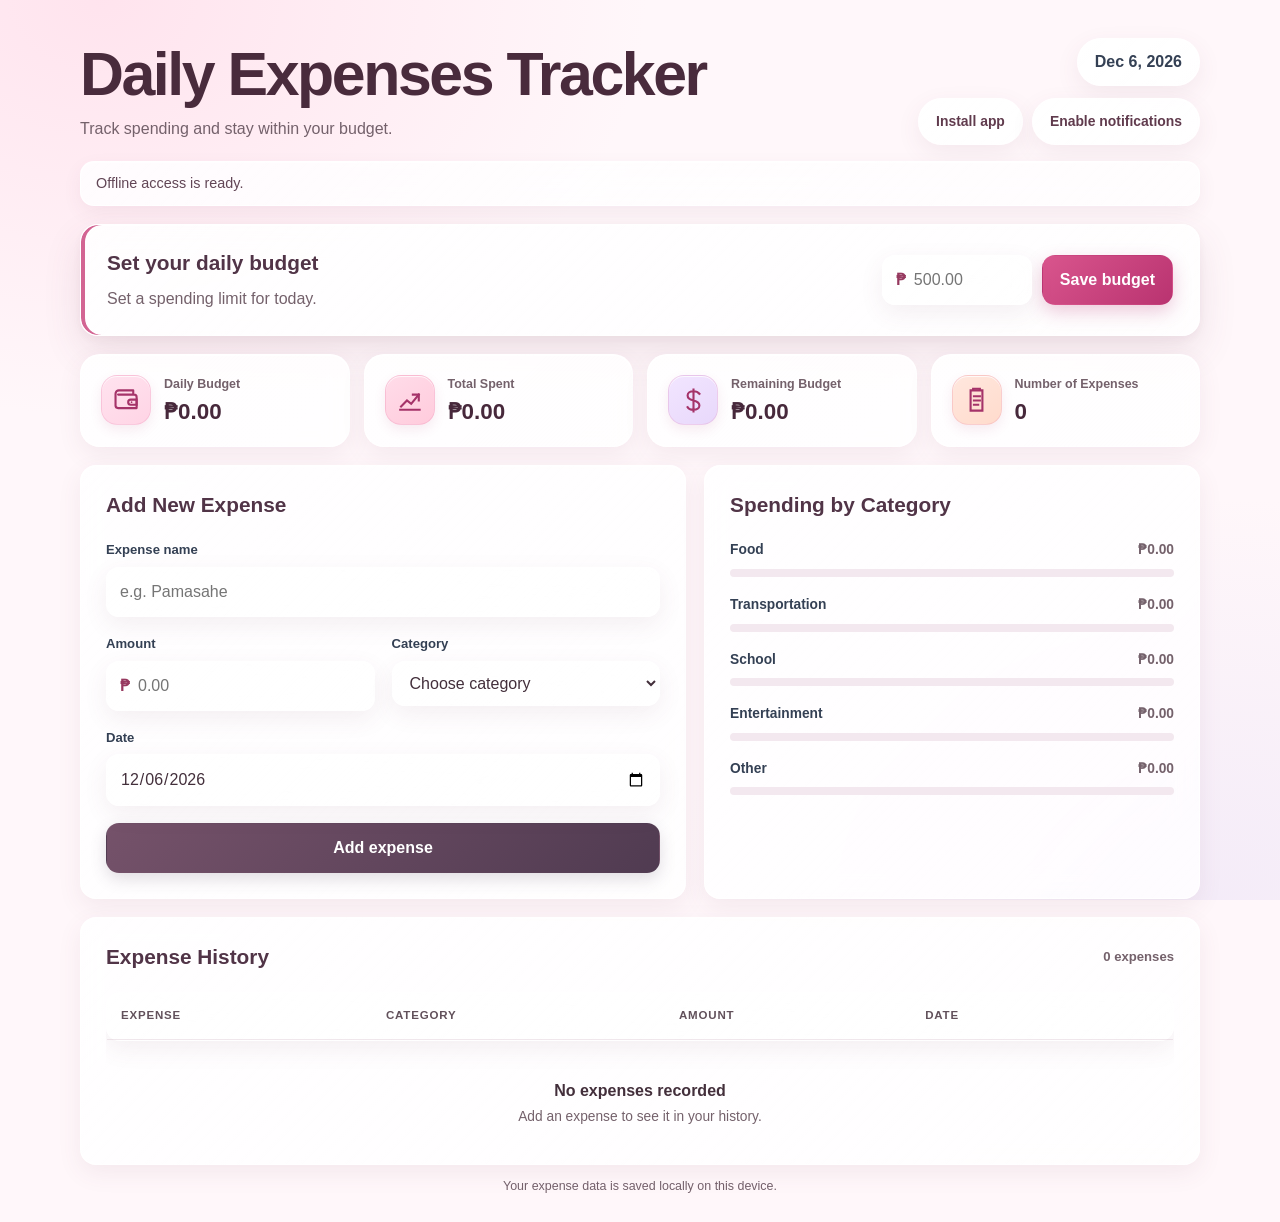
==== index.html @ bd247a36 "Add files via upload" ====
<!DOCTYPE html>
<html lang="en">
<head>
  <meta charset="UTF-8">
  <meta name="viewport" content="width=device-width, initial-scale=1.0">
  <meta name="theme-color" content="#fff4f8">
  <meta name="description" content="Track daily expenses, manage your budget, and review spending by category.">
  <link rel="manifest" href="manifest.webmanifest?v=6">
  <link rel="icon" href="icons/icon.png?v=6" type="image/png">
  <link rel="apple-touch-icon" href="icons/icon.png?v=6">
  <link rel="stylesheet" href="style.css?v=6">
</head>
<body>
  <main class="app-shell">
    <header class="page-header">
      <div>
        <h1>Daily Expenses Tracker</h1>
        <p class="subtitle">Track spending and stay within your budget.</p>
      </div>
      <div class="header-actions">
        <div class="date-badge" id="todayLabel" aria-label="Today"></div>
        <div class="action-buttons">
          <button class="button button-soft" id="installButton" type="button">Install app</button>
          <button class="button button-soft" id="notificationButton" type="button">Enable notifications</button>
        </div>
      </div>
    </header>
    <p class="app-message" id="appMessage" role="status" aria-live="polite" hidden></p>

    <section class="budget-panel" aria-labelledby="budget-heading">
      <div>
        <h2 id="budget-heading">Set your daily budget</h2>
        <p class="muted">Set a spending limit for today.</p>
      </div>
      <form class="budget-form" id="budgetForm">
        <label class="sr-only" for="budgetInput">Daily budget in Philippine pesos</label>
        <div class="input-with-prefix">
          <span>₱</span>
          <input id="budgetInput" type="number" min="0" step="0.01" placeholder="500.00" required>
        </div>
        <button class="button button-primary" type="submit">Save budget</button>
      </form>
    </section>

    <section class="stats-grid" aria-label="Expense summary">
      <article class="stat-card budget-card">
        <div class="stat-icon" aria-hidden="true">
          <svg viewBox="0 0 32 32" focusable="false"><path d="M6 9h19a3 3 0 0 1 3 3v13H6a3 3 0 0 1-3-3V8a4 4 0 0 1 4-4h17v5H7a2 2 0 0 0-1 0Z" fill="none" stroke="currentColor" stroke-width="2.5" stroke-linejoin="round"/><path d="M21 15h7v6h-7a3 3 0 0 1 0-6Z" fill="none" stroke="currentColor" stroke-width="2.5"/><circle cx="22" cy="18" r="1" fill="currentColor"/></svg>
        </div>
        <div><p>Daily Budget</p><strong id="budgetDisplay">₱0.00</strong></div>
      </article>
      <article class="stat-card spent-card">
        <div class="stat-icon" aria-hidden="true">
          <svg viewBox="0 0 32 32" focusable="false"><path d="M6 23 13 16l5 4 9-11" fill="none" stroke="currentColor" stroke-width="2.5" stroke-linecap="square" stroke-linejoin="miter"/><path d="M20 9h7v7" fill="none" stroke="currentColor" stroke-width="2.5" stroke-linecap="square"/><path d="M5 27h23" fill="none" stroke="currentColor" stroke-width="2.5" stroke-linecap="square"/></svg>
        </div>
        <div><p>Total Spent</p><strong id="totalDisplay">₱0.00</strong></div>
      </article>
      <article class="stat-card remaining-card">
        <div class="stat-icon" aria-hidden="true">
          <svg viewBox="0 0 32 32" focusable="false"><path d="M16 3v26M23 8c-1.5-2-4-3-7-3-4 0-7 2-7 5s3 5 7 6 7 3 7 6-3 5-7 5c-3 0-6-1-7-3" fill="none" stroke="currentColor" stroke-width="2.5" stroke-linecap="square"/></svg>
        </div>
        <div><p>Remaining Budget</p><strong id="remainingDisplay">₱0.00</strong></div>
      </article>
      <article class="stat-card count-card">
        <div class="stat-icon" aria-hidden="true">
          <svg viewBox="0 0 32 32" focusable="false"><path d="M9 4h14v24H9z" fill="none" stroke="currentColor" stroke-width="2.5"/><path d="M13 11h7M13 16h7M13 21h5" fill="none" stroke="currentColor" stroke-width="2.5" stroke-linecap="square"/><path d="M12 4V2h8v2" fill="none" stroke="currentColor" stroke-width="2.5"/></svg>
        </div>
        <div><p>Number of Expenses</p><strong id="countDisplay">0</strong></div>
      </article>
    </section>

    <section class="content-grid">
      <div class="panel form-panel">
        <div class="panel-heading"><h2>Add New Expense</h2></div>
        <form id="expenseForm" class="expense-form">
          <div class="field full-width">
            <label for="expenseName">Expense name</label>
            <input id="expenseName" type="text" placeholder="e.g. Pamasahe" required>
          </div>
          <div class="field">
            <label for="expenseAmount">Amount</label>
            <div class="input-with-prefix"><span>₱</span><input id="expenseAmount" type="number" min="0.01" step="0.01" placeholder="0.00" required></div>
          </div>
          <div class="field">
            <label for="expenseCategory">Category</label>
            <select id="expenseCategory" required>
              <option value="" disabled selected>Choose category</option>
              <option>Food</option>
              <option>Transportation</option>
              <option>School</option>
              <option>Entertainment</option>
              <option>Other</option>
            </select>
          </div>
          <div class="field full-width">
            <label for="expenseDate">Date</label>
            <input id="expenseDate" type="date" required>
          </div>
          <button class="button button-dark full-width" type="submit">Add expense</button>
        </form>
      </div>

      <div class="panel category-panel">
        <div class="panel-heading"><h2>Spending by Category</h2></div>
        <div id="categoryList" class="category-list"></div>
      </div>
    </section>

    <section class="panel history-panel" aria-labelledby="history-heading">
      <div class="panel-heading history-heading">
        <h2 id="history-heading">Expense History</h2>
        <span id="historyCount" class="small-count">0 expenses</span>
      </div>
      <div class="table-wrap">
        <table>
          <thead><tr><th>Expense</th><th>Category</th><th>Amount</th><th>Date</th><th><span class="sr-only">Action</span></th></tr></thead>
          <tbody id="expenseTableBody"></tbody>
        </table>
        <div id="emptyState" class="empty-state"><h3>No expenses recorded</h3><p>Add an expense to see it in your history.</p></div>
      </div>
    </section>

    <footer>Your expense data is saved locally on this device.</footer>
  </main>
  <script src="script.js?v=6"></script>
</body>
</html>
---- style.css ----
:root {
  color-scheme: light;
  --ink: #432f3b;
  --muted: #74616b;
  --rose: #bd4d7a;
  --rose-strong: #96395f;
  --glass-bg: rgba(255, 255, 255, 0.78);
  --glass-bg-subtle: rgba(255, 255, 255, 0.68);
  --glass-bg-strong: rgba(255, 255, 255, 0.88);
  --glass-border: 1px solid rgba(255, 255, 255, 0.84);
  --glass-shadow: 0 8px 24px rgba(111, 64, 86, 0.08);
  --glass-shadow-hover: 0 11px 27px rgba(111, 64, 86, 0.11);
  --glass-blur: 14px;
  --glass-sheen: linear-gradient(
    135deg,
    rgba(255, 255, 255, 0.55),
    rgba(255, 255, 255, 0.2)
  );
  --focus-ring: 0 0 0 4px rgba(189, 63, 120, 0.22);
}

* {
  box-sizing: border-box;
}

html {
  min-width: 320px;
  scroll-behavior: smooth;
}

body {
  position: relative;
  min-height: 100vh;
  margin: 0;
  overflow-x: hidden;
  color: var(--ink);
  background:
    radial-gradient(ellipse at 8% 0%, rgba(255, 220, 233, 0.72), transparent 34rem),
    radial-gradient(ellipse at 95% 100%, rgba(233, 224, 246, 0.5), transparent 34rem),
    #fff7fa;
  background-attachment: fixed;
  font-family: "DM Sans", "Avenir Next", Arial, sans-serif;
  line-height: 1.5;
}

.app-shell {
  position: relative;
  width: min(1120px, calc(100% - 40px));
  margin: 0 auto;
  padding: 38px 0 26px;
}

.page-header {
  display: flex;
  align-items: center;
  justify-content: space-between;
  gap: 28px;
  margin-bottom: 30px;
}

h1,
h2,
h3 {
  margin: 0;
  font-family: "Space Grotesk", "Avenir Next", Arial, sans-serif;
}

h1 {
  color: #492b3c;
  font-size: clamp(2.2rem, 5vw, 3.8rem);
  letter-spacing: -0.04em;
  line-height: 1.08;
}

h2 {
  color: #513447;
  font-size: 1.3rem;
  line-height: 1.3;
}

.subtitle,
.muted {
  margin: 10px 0 0;
  color: var(--muted);
}

.header-actions {
  display: grid;
  justify-items: end;
  gap: 12px;
}

.action-buttons {
  display: flex;
  flex-wrap: wrap;
  justify-content: flex-end;
  gap: 9px;
}

.date-badge,
.button-soft {
  position: relative;
  border: var(--glass-border);
  background-color: var(--glass-bg-strong);
  background-image: var(--glass-sheen);
  box-shadow:
    inset 0 1px 0 rgba(255, 255, 255, 0.7),
    var(--glass-shadow);
  -webkit-backdrop-filter: blur(var(--glass-blur)) saturate(160%);
  backdrop-filter: blur(var(--glass-blur)) saturate(160%);
  transition:
    transform 0.2s ease,
    background-color 0.2s ease,
    box-shadow 0.2s ease,
    filter 0.2s ease;
}

.date-badge {
  padding: 11px 17px;
  border-radius: 999px;
  color: #344054;
  font-weight: 700;
  white-space: nowrap;
}

.button,
.delete-button {
  font: inherit;
  cursor: pointer;
  -webkit-tap-highlight-color: transparent;
}

.button {
  padding: 12px 17px;
  border: 1px solid transparent;
  border-radius: 13px;
  font-weight: 700;
  transition:
    transform 0.2s ease,
    background-color 0.2s ease,
    box-shadow 0.2s ease,
    filter 0.2s ease;
}

.button-soft {
  color: #603b4d;
  border-color: rgba(255, 255, 255, 0.8);
  border-radius: 999px;
  font-size: 0.87rem;
}

.button-primary {
  color: #fff;
  background: linear-gradient(135deg, #d9558d, #b93370);
  box-shadow: 0 7px 18px rgba(185, 51, 112, 0.25);
}

.button-dark {
  color: #fff;
  background: linear-gradient(135deg, #75526a, #503b51);
  box-shadow: 0 6px 16px rgba(80, 59, 81, 0.17);
}

.date-badge:hover,
.button-soft:hover {
  transform: translateY(-2px);
  background-color: rgba(255, 255, 255, 0.9);
  box-shadow: inset 0 1px 0 rgba(255, 255, 255, 0.82), var(--glass-shadow-hover);
  filter: brightness(1.035);
}

.button-primary:hover,
.button-dark:hover {
  transform: translateY(-2px);
  filter: brightness(1.08);
}

.button:active,
.date-badge:active {
  transform: translateY(1px) scale(0.985);
}

.button:focus-visible,
.delete-button:focus-visible {
  outline: none;
  box-shadow: var(--focus-ring), 0 4px 12px rgba(117, 66, 94, 0.1);
}

.budget-panel,
.stat-card,
.panel {
  border: var(--glass-border);
  background-color: var(--glass-bg);
  background-image: var(--glass-sheen);
  box-shadow:
    inset 0 1px 0 rgba(255, 255, 255, 0.7),
    var(--glass-shadow);
  -webkit-backdrop-filter: blur(var(--glass-blur)) saturate(160%);
  backdrop-filter: blur(var(--glass-blur)) saturate(160%);
  transition: background-color 0.2s ease, box-shadow 0.2s ease;
}

.budget-panel:hover,
.stat-card:hover,
.panel:hover {
  background-color: rgba(255, 255, 255, 0.68);
  box-shadow: inset 0 1px 0 rgba(255, 255, 255, 0.82), var(--glass-shadow-hover);
}

.budget-panel {
  display: flex;
  align-items: center;
  justify-content: space-between;
  gap: 24px;
  margin-bottom: 18px;
  padding: 24px 26px;
  border-radius: 18px;
  box-shadow:
    inset 4px 0 0 rgba(201, 63, 120, 0.8),
    inset 0 1px 0 rgba(255, 255, 255, 0.7),
    0 16px 38px rgba(117, 66, 94, 0.12),
    0 4px 12px rgba(117, 66, 94, 0.05);
}

.budget-panel:hover {
  box-shadow:
    inset 4px 0 0 rgba(201, 103, 145, 0.8),
    inset 0 1px 0 rgba(255, 255, 255, 0.82),
    var(--glass-shadow-hover);
}

.budget-form {
  display: flex;
  align-items: center;
  gap: 10px;
}

.input-with-prefix {
  display: flex;
  align-items: center;
  min-width: 0;
  overflow: hidden;
  border: var(--glass-border);
  border-radius: 13px;
  background-color: var(--glass-bg-subtle);
  background-image: var(--glass-sheen);
  box-shadow:
    inset 0 1px 0 rgba(255, 255, 255, 0.7),
    var(--glass-shadow);
  -webkit-backdrop-filter: blur(var(--glass-blur)) saturate(160%);
  backdrop-filter: blur(var(--glass-blur)) saturate(160%);
  transition:
    transform 0.2s ease,
    background-color 0.2s ease,
    box-shadow 0.2s ease;
}

.input-with-prefix span {
  padding-left: 13px;
  color: var(--rose-strong);
  font-weight: 700;
}

input,
select {
  width: 100%;
  min-width: 0;
  padding: 12px 13px;
  border: var(--glass-border);
  border-radius: 13px;
  outline: none;
  color: var(--ink);
  background-color: var(--glass-bg-subtle);
  background-image: var(--glass-sheen);
  box-shadow:
    inset 0 1px 0 rgba(255, 255, 255, 0.7),
    var(--glass-shadow);
  font: inherit;
  -webkit-backdrop-filter: blur(var(--glass-blur)) saturate(160%);
  backdrop-filter: blur(var(--glass-blur)) saturate(160%);
  transition:
    transform 0.2s ease,
    background-color 0.2s ease,
    box-shadow 0.2s ease;
}

select {
  cursor: pointer;
}

.input-with-prefix input {
  width: 125px;
  padding-left: 8px;
  border: 0;
  border-radius: 0;
  background: transparent;
  box-shadow: none;
  -webkit-backdrop-filter: none;
  backdrop-filter: none;
}

.input-with-prefix:focus-within,
input:focus-visible,
select:focus-visible {
  border-color: rgba(190, 87, 133, 0.72);
  outline: none;
  box-shadow:
    inset 0 1px 0 rgba(255, 255, 255, 0.7),
    var(--focus-ring),
    var(--glass-shadow);
}

.input-with-prefix:focus-within input {
  box-shadow: none;
}

.input-with-prefix:hover,
input:hover,
select:hover {
  background-color: rgba(255, 255, 255, 0.78);
}

.input-with-prefix:hover,
.field > input:hover,
.field > select:hover {
  transform: translateY(-2px);
}

.input-with-prefix input:hover {
  transform: none;
  background-color: transparent;
}

.input-with-prefix:active,
.field > input:active,
.field > select:active {
  transform: translateY(1px) scale(0.99);
}

.stats-grid {
  display: grid;
  grid-template-columns: repeat(4, minmax(0, 1fr));
  gap: 14px;
  margin-bottom: 18px;
}

.stat-card {
  position: relative;
  display: flex;
  align-items: center;
  gap: 13px;
  min-width: 0;
  overflow: hidden;
  padding: 20px;
  border-radius: 20px;
}

.stat-icon {
  display: grid;
  width: 50px;
  height: 50px;
  flex: 0 0 auto;
  place-items: center;
  border: 1px solid rgba(215, 88, 143, 0.16);
  border-radius: 16px;
  color: #a53369;
  box-shadow: inset 0 1px 0 rgba(255, 255, 255, 0.76), 0 5px 12px rgba(173, 66, 117, 0.1);
}

.stat-icon svg {
  display: block;
  width: 27px;
  height: 27px;
  overflow: visible;
}

.budget-card .stat-icon { background: linear-gradient(145deg, #ffe3ef, #ffd4e5); }
.spent-card .stat-icon { background: linear-gradient(145deg, #ffdce9, #ffcbdc); }
.remaining-card .stat-icon { background: linear-gradient(145deg, #f2e5ff, #e8d8fb); }
.count-card .stat-icon { background: linear-gradient(145deg, #ffe7de, #ffdbcc); }

.stat-card p {
  margin: 0 0 5px;
  color: var(--muted);
  font-size: 0.78rem;
  font-weight: 600;
}

.stat-card strong {
  color: #47283b;
  font: 700 1.4rem "Space Grotesk", "Avenir Next", Arial, sans-serif;
}

.content-grid {
  display: grid;
  grid-template-columns: minmax(0, 1.1fr) minmax(0, 0.9fr);
  gap: 18px;
  margin-bottom: 18px;
}

.panel {
  min-width: 0;
  padding: 25px;
  border-radius: 16px;
}

.panel-heading {
  display: flex;
  align-items: flex-start;
  justify-content: space-between;
  gap: 15px;
  margin-bottom: 22px;
}

.expense-form {
  display: grid;
  grid-template-columns: 1fr 1fr;
  gap: 17px;
}

.field {
  display: flex;
  min-width: 0;
  flex-direction: column;
  gap: 7px;
}

.field label {
  color: #344054;
  font-size: 0.82rem;
  font-weight: 700;
}

.full-width {
  grid-column: 1 / -1;
}

.category-list {
  display: grid;
  gap: 18px;
}

.category-row {
  display: grid;
  gap: 8px;
}

.category-line {
  display: flex;
  justify-content: space-between;
  gap: 10px;
  font-size: 0.86rem;
}

.category-line span:first-child {
  color: #344054;
  font-weight: 600;
}

.category-line span:last-child {
  color: var(--muted);
  font-weight: 600;
}

.progress-track {
  height: 8px;
  overflow: hidden;
  border-radius: 99px;
  background: #f3e8ef;
}

.progress-bar {
  height: 100%;
  border-radius: inherit;
  background: linear-gradient(90deg, #ed83ae, #bc3d78);
  transition: width 0.25s ease;
}

.category-row:nth-child(2) .progress-bar { background: #a994d1; }
.category-row:nth-child(3) .progress-bar { background: #dd9b77; }
.category-row:nth-child(4) .progress-bar { background: #d86c91; }
.category-row:nth-child(5) .progress-bar { background: #ac71a2; }

.history-heading {
  align-items: center;
}

.small-count {
  color: var(--muted);
  font-size: 0.82rem;
  font-weight: 600;
}

.table-wrap {
  overflow-x: auto;
  border-radius: 14px;
}

table {
  width: 100%;
  border: var(--glass-border);
  border-spacing: 0;
  border-collapse: separate;
  border-radius: 14px;
  background-color: var(--glass-bg-subtle);
  background-image: var(--glass-sheen);
  box-shadow:
    inset 0 1px 0 rgba(255, 255, 255, 0.7),
    var(--glass-shadow);
  font-size: 0.9rem;
  -webkit-backdrop-filter: blur(var(--glass-blur)) saturate(160%);
  backdrop-filter: blur(var(--glass-blur)) saturate(160%);
  transition: background-color 0.2s ease, box-shadow 0.2s ease;
}

table:hover {
  background-color: rgba(255, 255, 255, 0.58);
  box-shadow: inset 0 1px 0 rgba(255, 255, 255, 0.82), var(--glass-shadow-hover);
}

th,
td {
  padding: 14px 12px;
  border-bottom: 1px solid rgba(194, 155, 177, 0.24);
  text-align: left;
}

th {
  color: #62515b;
  font-size: 0.72rem;
  font-weight: 700;
  letter-spacing: 0.07em;
  text-transform: uppercase;
}

th:first-child,
td:first-child {
  padding-left: 14px;
}

th:last-child,
td:last-child {
  padding-right: 14px;
  text-align: right;
}

tbody tr:last-child td {
  border-bottom: 0;
}

tbody tr {
  transition: background-color 0.2s ease;
}

tbody tr:hover {
  background-color: rgba(255, 255, 255, 0.45);
}

td {
  color: #503f4b;
  font-weight: 500;
}

td.amount {
  color: #493541;
  font-weight: 700;
}

.category-tag {
  display: inline-block;
  padding: 5px 9px;
  border-radius: 99px;
  color: #873353;
  background: #fbe0eb;
  font-size: 0.76rem;
  font-weight: 700;
  border: 1px solid rgba(189, 63, 120, 0.12);
}

.delete-button {
  padding: 6px;
  border: 0;
  border-radius: 7px;
  color: #923e60;
  background: transparent;
  font-weight: 700;
}

.delete-button:hover {
  background: rgba(201, 103, 145, 0.1);
  text-decoration: underline;
}

.empty-state {
  padding: 30px 10px 12px;
  color: var(--muted);
  text-align: center;
}

.empty-state h3 {
  margin: 8px 0 4px;
  color: var(--ink);
  font-size: 1rem;
}

.empty-state p {
  margin: 0;
  font-size: 0.86rem;
}

.app-message {
  margin: -14px 0 18px;
  padding: 11px 15px;
  border: var(--glass-border);
  border-radius: 14px;
  color: #624656;
  background-color: var(--glass-bg-subtle);
  background-image: var(--glass-sheen);
  box-shadow:
    inset 0 1px 0 rgba(255, 255, 255, 0.7),
    0 7px 19px rgba(117, 66, 94, 0.065);
  font-size: 0.9rem;
  -webkit-backdrop-filter: blur(var(--glass-blur)) saturate(160%);
  backdrop-filter: blur(var(--glass-blur)) saturate(160%);
}

.app-message[hidden] {
  display: none;
}

footer {
  padding-top: 12px;
  color: var(--muted);
  font-size: 0.78rem;
  text-align: center;
}

.sr-only {
  position: absolute;
  width: 1px;
  height: 1px;
  overflow: hidden;
  clip: rect(0, 0, 0, 0);
  clip-path: inset(50%);
  white-space: nowrap;
}

@supports not (backdrop-filter: blur(1px)) {
  .date-badge,
  .button-soft,
  .budget-panel,
  .stat-card,
  .panel,
  .input-with-prefix,
  input,
  select,
  table,
  .app-message {
    background-color: rgba(255, 255, 255, 0.92);
    background-image: none;
  }

  .app-message[hidden] {
    display: none;
  }
}

@media (max-width: 800px) {
  .stats-grid {
    grid-template-columns: repeat(2, minmax(0, 1fr));
  }

  .content-grid {
    grid-template-columns: 1fr;
  }

  .page-header {
    align-items: flex-start;
  }

  .header-actions {
    justify-items: start;
  }

  .action-buttons {
    justify-content: flex-start;
  }
}

@media (max-width: 560px) {
  :root {
    --glass-blur: 12px;
  }

  .app-shell {
    width: min(100% - 24px, 520px);
    padding-top: 27px;
  }

  .page-header,
  .budget-panel {
    align-items: stretch;
    flex-direction: column;
  }

  .page-header {
    gap: 18px;
  }

  .header-actions {
    width: 100%;
    gap: 10px;
  }

  .date-badge {
    align-self: flex-start;
  }

  .action-buttons {
    width: 100%;
  }

  .action-buttons .button {
    flex: 1 1 auto;
  }

  .budget-form {
    align-items: stretch;
    flex-direction: column;
  }

  .budget-form .input-with-prefix input {
    width: 100%;
  }

  .stats-grid {
    gap: 10px;
  }

  .stat-card {
    gap: 9px;
    padding: 14px 12px;
  }

  .stat-card strong {
    font-size: 1.05rem;
  }

  .stat-card p {
    font-size: 0.69rem;
  }

  .stat-icon {
    width: 40px;
    height: 40px;
  }

  .stat-icon svg {
    width: 23px;
    height: 23px;
  }

  .panel,
  .budget-panel {
    padding: 20px 17px;
  }

  .expense-form {
    grid-template-columns: 1fr;
    gap: 14px;
  }

  .full-width {
    grid-column: auto;
  }

  th,
  td {
    padding: 12px 8px;
  }

  th:first-child,
  td:first-child {
    padding-left: 10px;
  }

  th:last-child,
  td:last-child {
    padding-right: 10px;
  }

  th:nth-child(4),
  td:nth-child(4) {
    display: none;
  }

  .app-message {
    margin-top: -8px;
  }
}

@media (prefers-reduced-motion: reduce) {
  *,
  *::before,
  *::after {
    scroll-behavior: auto !important;
    animation-duration: 0.01ms !important;
    animation-iteration-count: 1 !important;
    transition-duration: 0.01ms !important;
  }

}
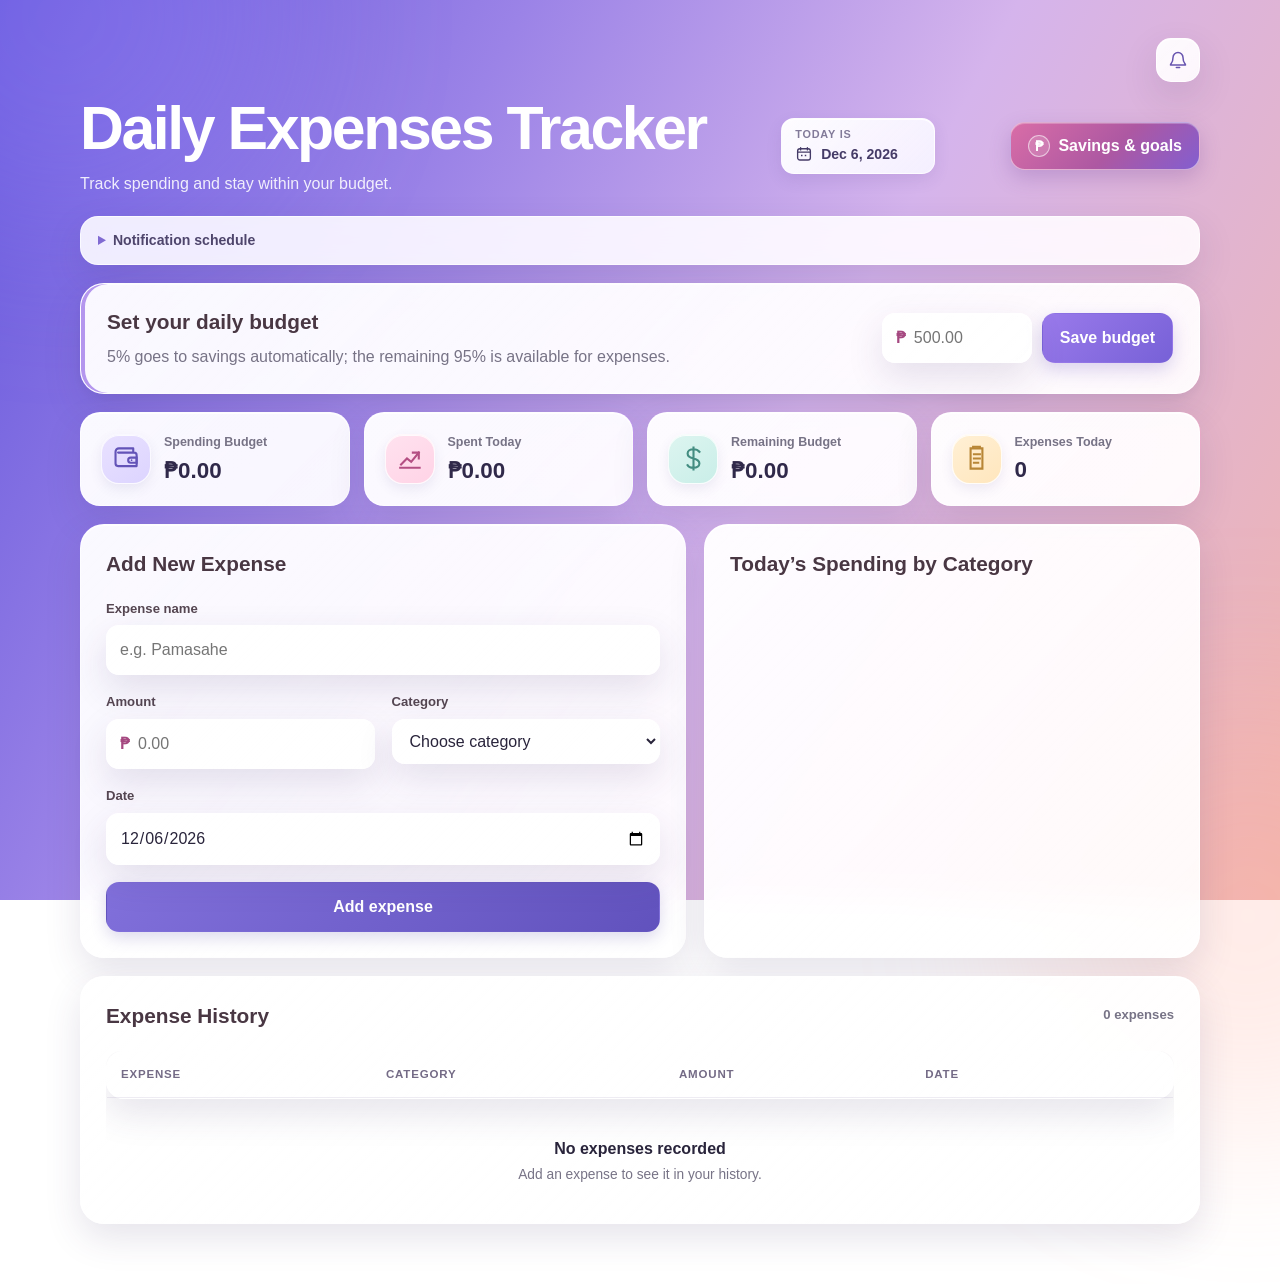
==== commit 5287bf37: "final" ====
--- a/index.html
+++ b/index.html
@@ -1,127 +1,12 @@
-<!DOCTYPE html>
-<html lang="en">
-<head>
-  <meta charset="UTF-8">
-  <meta name="viewport" content="width=device-width, initial-scale=1.0">
-  <meta name="theme-color" content="#fff4f8">
-  <meta name="description" content="Track daily expenses, manage your budget, and review spending by category.">
-  <link rel="manifest" href="manifest.webmanifest?v=6">
-  <link rel="icon" href="icons/icon.png?v=6" type="image/png">
-  <link rel="apple-touch-icon" href="icons/icon.png?v=6">
-  <link rel="stylesheet" href="style.css?v=6">
-</head>
-<body>
-  <main class="app-shell">
-    <header class="page-header">
-      <div>
-        <h1>Daily Expenses Tracker</h1>
-        <p class="subtitle">Track spending and stay within your budget.</p>
-      </div>
-      <div class="header-actions">
-        <div class="date-badge" id="todayLabel" aria-label="Today"></div>
-        <div class="action-buttons">
-          <button class="button button-soft" id="installButton" type="button">Install app</button>
-          <button class="button button-soft" id="notificationButton" type="button">Enable notifications</button>
-        </div>
-      </div>
-    </header>
-    <p class="app-message" id="appMessage" role="status" aria-live="polite" hidden></p>
-
-    <section class="budget-panel" aria-labelledby="budget-heading">
-      <div>
-        <h2 id="budget-heading">Set your daily budget</h2>
-        <p class="muted">Set a spending limit for today.</p>
-      </div>
-      <form class="budget-form" id="budgetForm">
-        <label class="sr-only" for="budgetInput">Daily budget in Philippine pesos</label>
-        <div class="input-with-prefix">
-          <span>₱</span>
-          <input id="budgetInput" type="number" min="0" step="0.01" placeholder="500.00" required>
-        </div>
-        <button class="button button-primary" type="submit">Save budget</button>
-      </form>
-    </section>
-
-    <section class="stats-grid" aria-label="Expense summary">
-      <article class="stat-card budget-card">
-        <div class="stat-icon" aria-hidden="true">
-          <svg viewBox="0 0 32 32" focusable="false"><path d="M6 9h19a3 3 0 0 1 3 3v13H6a3 3 0 0 1-3-3V8a4 4 0 0 1 4-4h17v5H7a2 2 0 0 0-1 0Z" fill="none" stroke="currentColor" stroke-width="2.5" stroke-linejoin="round"/><path d="M21 15h7v6h-7a3 3 0 0 1 0-6Z" fill="none" stroke="currentColor" stroke-width="2.5"/><circle cx="22" cy="18" r="1" fill="currentColor"/></svg>
-        </div>
-        <div><p>Daily Budget</p><strong id="budgetDisplay">₱0.00</strong></div>
-      </article>
-      <article class="stat-card spent-card">
-        <div class="stat-icon" aria-hidden="true">
-          <svg viewBox="0 0 32 32" focusable="false"><path d="M6 23 13 16l5 4 9-11" fill="none" stroke="currentColor" stroke-width="2.5" stroke-linecap="square" stroke-linejoin="miter"/><path d="M20 9h7v7" fill="none" stroke="currentColor" stroke-width="2.5" stroke-linecap="square"/><path d="M5 27h23" fill="none" stroke="currentColor" stroke-width="2.5" stroke-linecap="square"/></svg>
-        </div>
-        <div><p>Total Spent</p><strong id="totalDisplay">₱0.00</strong></div>
-      </article>
-      <article class="stat-card remaining-card">
-        <div class="stat-icon" aria-hidden="true">
-          <svg viewBox="0 0 32 32" focusable="false"><path d="M16 3v26M23 8c-1.5-2-4-3-7-3-4 0-7 2-7 5s3 5 7 6 7 3 7 6-3 5-7 5c-3 0-6-1-7-3" fill="none" stroke="currentColor" stroke-width="2.5" stroke-linecap="square"/></svg>
-        </div>
-        <div><p>Remaining Budget</p><strong id="remainingDisplay">₱0.00</strong></div>
-      </article>
-      <article class="stat-card count-card">
-        <div class="stat-icon" aria-hidden="true">
-          <svg viewBox="0 0 32 32" focusable="false"><path d="M9 4h14v24H9z" fill="none" stroke="currentColor" stroke-width="2.5"/><path d="M13 11h7M13 16h7M13 21h5" fill="none" stroke="currentColor" stroke-width="2.5" stroke-linecap="square"/><path d="M12 4V2h8v2" fill="none" stroke="currentColor" stroke-width="2.5"/></svg>
-        </div>
-        <div><p>Number of Expenses</p><strong id="countDisplay">0</strong></div>
-      </article>
-    </section>
-
-    <section class="content-grid">
-      <div class="panel form-panel">
-        <div class="panel-heading"><h2>Add New Expense</h2></div>
-        <form id="expenseForm" class="expense-form">
-          <div class="field full-width">
-            <label for="expenseName">Expense name</label>
-            <input id="expenseName" type="text" placeholder="e.g. Pamasahe" required>
-          </div>
-          <div class="field">
-            <label for="expenseAmount">Amount</label>
-            <div class="input-with-prefix"><span>₱</span><input id="expenseAmount" type="number" min="0.01" step="0.01" placeholder="0.00" required></div>
-          </div>
-          <div class="field">
-            <label for="expenseCategory">Category</label>
-            <select id="expenseCategory" required>
-              <option value="" disabled selected>Choose category</option>
-              <option>Food</option>
-              <option>Transportation</option>
-              <option>School</option>
-              <option>Entertainment</option>
-              <option>Other</option>
-            </select>
-          </div>
-          <div class="field full-width">
-            <label for="expenseDate">Date</label>
-            <input id="expenseDate" type="date" required>
-          </div>
-          <button class="button button-dark full-width" type="submit">Add expense</button>
-        </form>
-      </div>
-
-      <div class="panel category-panel">
-        <div class="panel-heading"><h2>Spending by Category</h2></div>
-        <div id="categoryList" class="category-list"></div>
-      </div>
-    </section>
-
-    <section class="panel history-panel" aria-labelledby="history-heading">
-      <div class="panel-heading history-heading">
-        <h2 id="history-heading">Expense History</h2>
-        <span id="historyCount" class="small-count">0 expenses</span>
-      </div>
-      <div class="table-wrap">
-        <table>
-          <thead><tr><th>Expense</th><th>Category</th><th>Amount</th><th>Date</th><th><span class="sr-only">Action</span></th></tr></thead>
-          <tbody id="expenseTableBody"></tbody>
-        </table>
-        <div id="emptyState" class="empty-state"><h3>No expenses recorded</h3><p>Add an expense to see it in your history.</p></div>
-      </div>
-    </section>
-
-    <footer>Your expense data is saved locally on this device.</footer>
-  </main>
-  <script src="script.js?v=6"></script>
-</body>
-</html>
+<!DOCTYPE html>
+<html lang="en">
+<head>
+  <meta charset="UTF-8">
+  <meta name="viewport" content="width=device-width, initial-scale=1.0">
+  <meta http-equiv="refresh" content="0; url=./Expenses-Tracker-main/?v=15">
+  <title>Daily Expenses Tracker</title>
+</head>
+<body>
+  <p>Opening <a href="./Expenses-Tracker-main/?v=15">Daily Expenses Tracker</a>…</p>
+</body>
+</html>
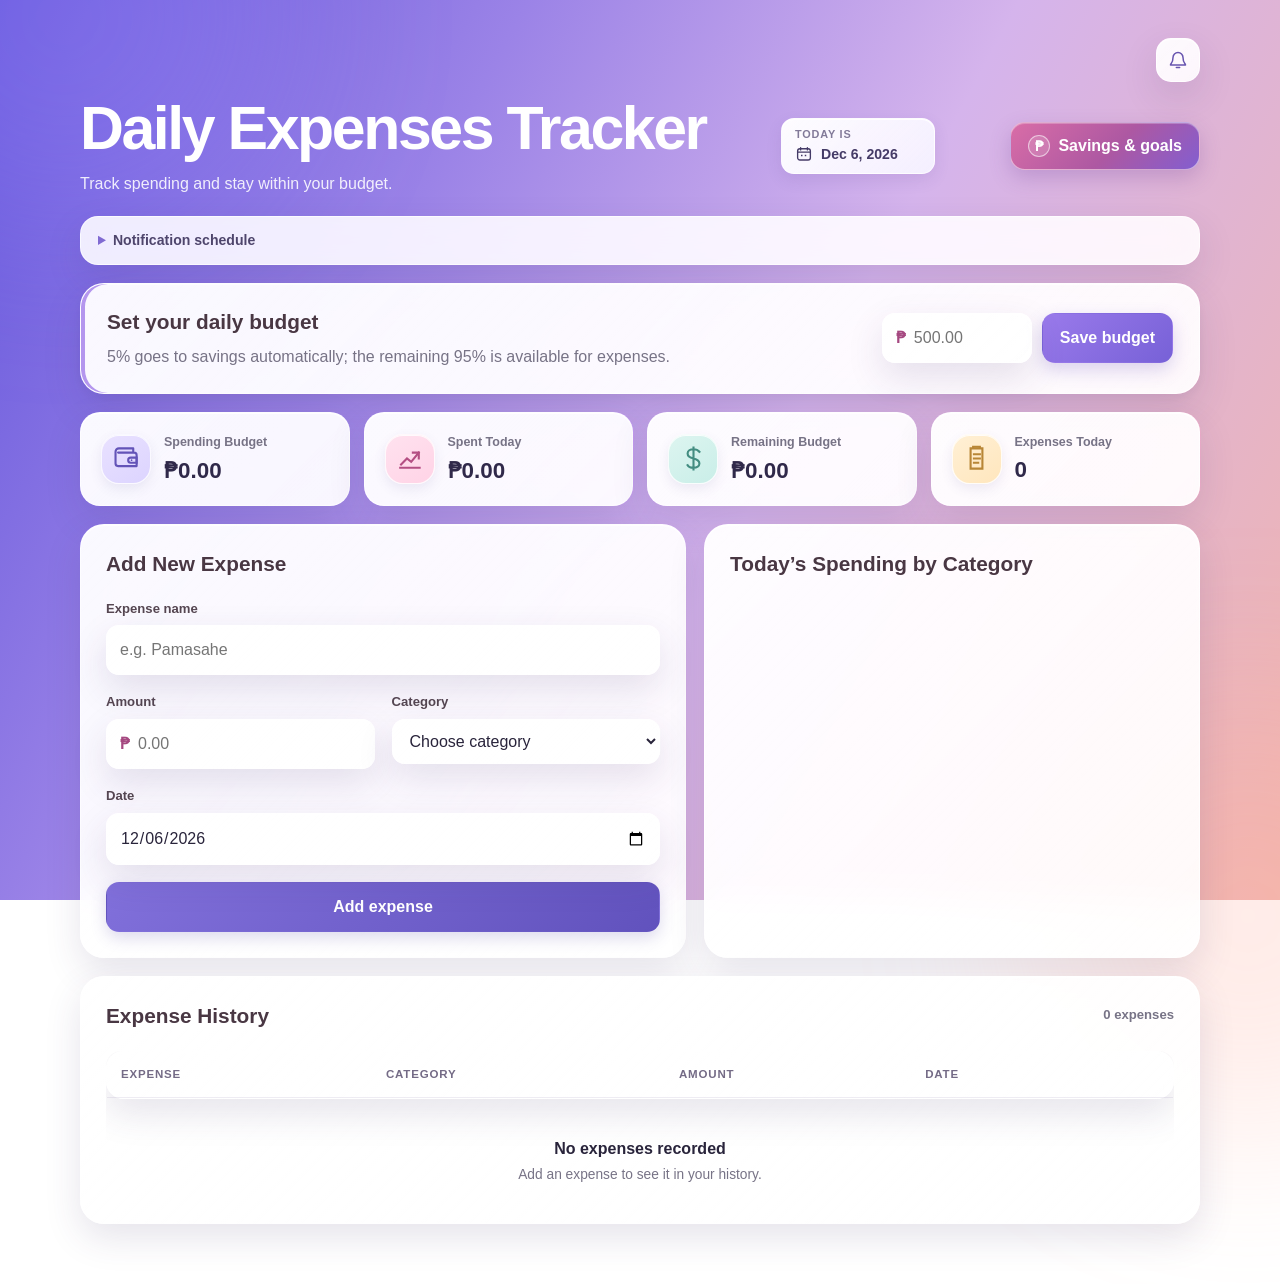
==== commit 7aac00bb: "finall" ====
--- a/index.html
+++ b/index.html
@@ -1,3 +1,4 @@
+<<<<<<< HEAD
 <!DOCTYPE html>
 <html lang="en">
 <head>
@@ -10,3 +11,132 @@
   <p>Opening <a href="./Expenses-Tracker-main/?v=15">Daily Expenses Tracker</a>…</p>
 </body>
 </html>
+=======
+<!DOCTYPE html>
+<html lang="en">
+<head>
+  <meta charset="UTF-8">
+  <meta name="viewport" content="width=device-width, initial-scale=1.0">
+  <meta name="theme-color" content="#fff4f8">
+  <meta name="description" content="Track daily expenses, manage your budget, and review spending by category.">
+  <link rel="manifest" href="manifest.webmanifest?v=6">
+  <link rel="icon" href="icons/icon.png?v=6" type="image/png">
+  <link rel="apple-touch-icon" href="icons/icon.png?v=6">
+  <link rel="stylesheet" href="style.css?v=6">
+</head>
+<body>
+  <main class="app-shell">
+    <header class="page-header">
+      <div>
+        <h1>Daily Expenses Tracker</h1>
+        <p class="subtitle">Track spending and stay within your budget.</p>
+      </div>
+      <div class="header-actions">
+        <div class="date-badge" id="todayLabel" aria-label="Today"></div>
+        <div class="action-buttons">
+          <button class="button button-soft" id="installButton" type="button">Install app</button>
+          <button class="button button-soft" id="notificationButton" type="button">Enable notifications</button>
+        </div>
+      </div>
+    </header>
+    <p class="app-message" id="appMessage" role="status" aria-live="polite" hidden></p>
+
+    <section class="budget-panel" aria-labelledby="budget-heading">
+      <div>
+        <h2 id="budget-heading">Set your daily budget</h2>
+        <p class="muted">Set a spending limit for today.</p>
+      </div>
+      <form class="budget-form" id="budgetForm">
+        <label class="sr-only" for="budgetInput">Daily budget in Philippine pesos</label>
+        <div class="input-with-prefix">
+          <span>₱</span>
+          <input id="budgetInput" type="number" min="0" step="0.01" placeholder="500.00" required>
+        </div>
+        <button class="button button-primary" type="submit">Save budget</button>
+      </form>
+    </section>
+
+    <section class="stats-grid" aria-label="Expense summary">
+      <article class="stat-card budget-card">
+        <div class="stat-icon" aria-hidden="true">
+          <svg viewBox="0 0 32 32" focusable="false"><path d="M6 9h19a3 3 0 0 1 3 3v13H6a3 3 0 0 1-3-3V8a4 4 0 0 1 4-4h17v5H7a2 2 0 0 0-1 0Z" fill="none" stroke="currentColor" stroke-width="2.5" stroke-linejoin="round"/><path d="M21 15h7v6h-7a3 3 0 0 1 0-6Z" fill="none" stroke="currentColor" stroke-width="2.5"/><circle cx="22" cy="18" r="1" fill="currentColor"/></svg>
+        </div>
+        <div><p>Daily Budget</p><strong id="budgetDisplay">₱0.00</strong></div>
+      </article>
+      <article class="stat-card spent-card">
+        <div class="stat-icon" aria-hidden="true">
+          <svg viewBox="0 0 32 32" focusable="false"><path d="M6 23 13 16l5 4 9-11" fill="none" stroke="currentColor" stroke-width="2.5" stroke-linecap="square" stroke-linejoin="miter"/><path d="M20 9h7v7" fill="none" stroke="currentColor" stroke-width="2.5" stroke-linecap="square"/><path d="M5 27h23" fill="none" stroke="currentColor" stroke-width="2.5" stroke-linecap="square"/></svg>
+        </div>
+        <div><p>Total Spent</p><strong id="totalDisplay">₱0.00</strong></div>
+      </article>
+      <article class="stat-card remaining-card">
+        <div class="stat-icon" aria-hidden="true">
+          <svg viewBox="0 0 32 32" focusable="false"><path d="M16 3v26M23 8c-1.5-2-4-3-7-3-4 0-7 2-7 5s3 5 7 6 7 3 7 6-3 5-7 5c-3 0-6-1-7-3" fill="none" stroke="currentColor" stroke-width="2.5" stroke-linecap="square"/></svg>
+        </div>
+        <div><p>Remaining Budget</p><strong id="remainingDisplay">₱0.00</strong></div>
+      </article>
+      <article class="stat-card count-card">
+        <div class="stat-icon" aria-hidden="true">
+          <svg viewBox="0 0 32 32" focusable="false"><path d="M9 4h14v24H9z" fill="none" stroke="currentColor" stroke-width="2.5"/><path d="M13 11h7M13 16h7M13 21h5" fill="none" stroke="currentColor" stroke-width="2.5" stroke-linecap="square"/><path d="M12 4V2h8v2" fill="none" stroke="currentColor" stroke-width="2.5"/></svg>
+        </div>
+        <div><p>Number of Expenses</p><strong id="countDisplay">0</strong></div>
+      </article>
+    </section>
+
+    <section class="content-grid">
+      <div class="panel form-panel">
+        <div class="panel-heading"><h2>Add New Expense</h2></div>
+        <form id="expenseForm" class="expense-form">
+          <div class="field full-width">
+            <label for="expenseName">Expense name</label>
+            <input id="expenseName" type="text" placeholder="e.g. Pamasahe" required>
+          </div>
+          <div class="field">
+            <label for="expenseAmount">Amount</label>
+            <div class="input-with-prefix"><span>₱</span><input id="expenseAmount" type="number" min="0.01" step="0.01" placeholder="0.00" required></div>
+          </div>
+          <div class="field">
+            <label for="expenseCategory">Category</label>
+            <select id="expenseCategory" required>
+              <option value="" disabled selected>Choose category</option>
+              <option>Food</option>
+              <option>Transportation</option>
+              <option>School</option>
+              <option>Entertainment</option>
+              <option>Other</option>
+            </select>
+          </div>
+          <div class="field full-width">
+            <label for="expenseDate">Date</label>
+            <input id="expenseDate" type="date" required>
+          </div>
+          <button class="button button-dark full-width" type="submit">Add expense</button>
+        </form>
+      </div>
+
+      <div class="panel category-panel">
+        <div class="panel-heading"><h2>Spending by Category</h2></div>
+        <div id="categoryList" class="category-list"></div>
+      </div>
+    </section>
+
+    <section class="panel history-panel" aria-labelledby="history-heading">
+      <div class="panel-heading history-heading">
+        <h2 id="history-heading">Expense History</h2>
+        <span id="historyCount" class="small-count">0 expenses</span>
+      </div>
+      <div class="table-wrap">
+        <table>
+          <thead><tr><th>Expense</th><th>Category</th><th>Amount</th><th>Date</th><th><span class="sr-only">Action</span></th></tr></thead>
+          <tbody id="expenseTableBody"></tbody>
+        </table>
+        <div id="emptyState" class="empty-state"><h3>No expenses recorded</h3><p>Add an expense to see it in your history.</p></div>
+      </div>
+    </section>
+
+    <footer>Your expense data is saved locally on this device.</footer>
+  </main>
+  <script src="script.js?v=6"></script>
+</body>
+</html>
+>>>>>>> bd247a3645fde295c79dc7561efff753d5a9d66b
--- a/style.css
+++ b/style.css
@@ -0,0 +1,812 @@
+:root {
+  color-scheme: light;
+  --ink: #432f3b;
+  --muted: #74616b;
+  --rose: #bd4d7a;
+  --rose-strong: #96395f;
+  --glass-bg: rgba(255, 255, 255, 0.78);
+  --glass-bg-subtle: rgba(255, 255, 255, 0.68);
+  --glass-bg-strong: rgba(255, 255, 255, 0.88);
+  --glass-border: 1px solid rgba(255, 255, 255, 0.84);
+  --glass-shadow: 0 8px 24px rgba(111, 64, 86, 0.08);
+  --glass-shadow-hover: 0 11px 27px rgba(111, 64, 86, 0.11);
+  --glass-blur: 14px;
+  --glass-sheen: linear-gradient(
+    135deg,
+    rgba(255, 255, 255, 0.55),
+    rgba(255, 255, 255, 0.2)
+  );
+  --focus-ring: 0 0 0 4px rgba(189, 63, 120, 0.22);
+}
+
+* {
+  box-sizing: border-box;
+}
+
+html {
+  min-width: 320px;
+  scroll-behavior: smooth;
+}
+
+body {
+  position: relative;
+  min-height: 100vh;
+  margin: 0;
+  overflow-x: hidden;
+  color: var(--ink);
+  background:
+    radial-gradient(ellipse at 8% 0%, rgba(255, 220, 233, 0.72), transparent 34rem),
+    radial-gradient(ellipse at 95% 100%, rgba(233, 224, 246, 0.5), transparent 34rem),
+    #fff7fa;
+  background-attachment: fixed;
+  font-family: "DM Sans", "Avenir Next", Arial, sans-serif;
+  line-height: 1.5;
+}
+
+.app-shell {
+  position: relative;
+  width: min(1120px, calc(100% - 40px));
+  margin: 0 auto;
+  padding: 38px 0 26px;
+}
+
+.page-header {
+  display: flex;
+  align-items: center;
+  justify-content: space-between;
+  gap: 28px;
+  margin-bottom: 30px;
+}
+
+h1,
+h2,
+h3 {
+  margin: 0;
+  font-family: "Space Grotesk", "Avenir Next", Arial, sans-serif;
+}
+
+h1 {
+  color: #492b3c;
+  font-size: clamp(2.2rem, 5vw, 3.8rem);
+  letter-spacing: -0.04em;
+  line-height: 1.08;
+}
+
+h2 {
+  color: #513447;
+  font-size: 1.3rem;
+  line-height: 1.3;
+}
+
+.subtitle,
+.muted {
+  margin: 10px 0 0;
+  color: var(--muted);
+}
+
+.header-actions {
+  display: grid;
+  justify-items: end;
+  gap: 12px;
+}
+
+.action-buttons {
+  display: flex;
+  flex-wrap: wrap;
+  justify-content: flex-end;
+  gap: 9px;
+}
+
+.date-badge,
+.button-soft {
+  position: relative;
+  border: var(--glass-border);
+  background-color: var(--glass-bg-strong);
+  background-image: var(--glass-sheen);
+  box-shadow:
+    inset 0 1px 0 rgba(255, 255, 255, 0.7),
+    var(--glass-shadow);
+  -webkit-backdrop-filter: blur(var(--glass-blur)) saturate(160%);
+  backdrop-filter: blur(var(--glass-blur)) saturate(160%);
+  transition:
+    transform 0.2s ease,
+    background-color 0.2s ease,
+    box-shadow 0.2s ease,
+    filter 0.2s ease;
+}
+
+.date-badge {
+  padding: 11px 17px;
+  border-radius: 999px;
+  color: #344054;
+  font-weight: 700;
+  white-space: nowrap;
+}
+
+.button,
+.delete-button {
+  font: inherit;
+  cursor: pointer;
+  -webkit-tap-highlight-color: transparent;
+}
+
+.button {
+  padding: 12px 17px;
+  border: 1px solid transparent;
+  border-radius: 13px;
+  font-weight: 700;
+  transition:
+    transform 0.2s ease,
+    background-color 0.2s ease,
+    box-shadow 0.2s ease,
+    filter 0.2s ease;
+}
+
+.button-soft {
+  color: #603b4d;
+  border-color: rgba(255, 255, 255, 0.8);
+  border-radius: 999px;
+  font-size: 0.87rem;
+}
+
+.button-primary {
+  color: #fff;
+  background: linear-gradient(135deg, #d9558d, #b93370);
+  box-shadow: 0 7px 18px rgba(185, 51, 112, 0.25);
+}
+
+.button-dark {
+  color: #fff;
+  background: linear-gradient(135deg, #75526a, #503b51);
+  box-shadow: 0 6px 16px rgba(80, 59, 81, 0.17);
+}
+
+.date-badge:hover,
+.button-soft:hover {
+  transform: translateY(-2px);
+  background-color: rgba(255, 255, 255, 0.9);
+  box-shadow: inset 0 1px 0 rgba(255, 255, 255, 0.82), var(--glass-shadow-hover);
+  filter: brightness(1.035);
+}
+
+.button-primary:hover,
+.button-dark:hover {
+  transform: translateY(-2px);
+  filter: brightness(1.08);
+}
+
+.button:active,
+.date-badge:active {
+  transform: translateY(1px) scale(0.985);
+}
+
+.button:focus-visible,
+.delete-button:focus-visible {
+  outline: none;
+  box-shadow: var(--focus-ring), 0 4px 12px rgba(117, 66, 94, 0.1);
+}
+
+.budget-panel,
+.stat-card,
+.panel {
+  border: var(--glass-border);
+  background-color: var(--glass-bg);
+  background-image: var(--glass-sheen);
+  box-shadow:
+    inset 0 1px 0 rgba(255, 255, 255, 0.7),
+    var(--glass-shadow);
+  -webkit-backdrop-filter: blur(var(--glass-blur)) saturate(160%);
+  backdrop-filter: blur(var(--glass-blur)) saturate(160%);
+  transition: background-color 0.2s ease, box-shadow 0.2s ease;
+}
+
+.budget-panel:hover,
+.stat-card:hover,
+.panel:hover {
+  background-color: rgba(255, 255, 255, 0.68);
+  box-shadow: inset 0 1px 0 rgba(255, 255, 255, 0.82), var(--glass-shadow-hover);
+}
+
+.budget-panel {
+  display: flex;
+  align-items: center;
+  justify-content: space-between;
+  gap: 24px;
+  margin-bottom: 18px;
+  padding: 24px 26px;
+  border-radius: 18px;
+  box-shadow:
+    inset 4px 0 0 rgba(201, 63, 120, 0.8),
+    inset 0 1px 0 rgba(255, 255, 255, 0.7),
+    0 16px 38px rgba(117, 66, 94, 0.12),
+    0 4px 12px rgba(117, 66, 94, 0.05);
+}
+
+.budget-panel:hover {
+  box-shadow:
+    inset 4px 0 0 rgba(201, 103, 145, 0.8),
+    inset 0 1px 0 rgba(255, 255, 255, 0.82),
+    var(--glass-shadow-hover);
+}
+
+.budget-form {
+  display: flex;
+  align-items: center;
+  gap: 10px;
+}
+
+.input-with-prefix {
+  display: flex;
+  align-items: center;
+  min-width: 0;
+  overflow: hidden;
+  border: var(--glass-border);
+  border-radius: 13px;
+  background-color: var(--glass-bg-subtle);
+  background-image: var(--glass-sheen);
+  box-shadow:
+    inset 0 1px 0 rgba(255, 255, 255, 0.7),
+    var(--glass-shadow);
+  -webkit-backdrop-filter: blur(var(--glass-blur)) saturate(160%);
+  backdrop-filter: blur(var(--glass-blur)) saturate(160%);
+  transition:
+    transform 0.2s ease,
+    background-color 0.2s ease,
+    box-shadow 0.2s ease;
+}
+
+.input-with-prefix span {
+  padding-left: 13px;
+  color: var(--rose-strong);
+  font-weight: 700;
+}
+
+input,
+select {
+  width: 100%;
+  min-width: 0;
+  padding: 12px 13px;
+  border: var(--glass-border);
+  border-radius: 13px;
+  outline: none;
+  color: var(--ink);
+  background-color: var(--glass-bg-subtle);
+  background-image: var(--glass-sheen);
+  box-shadow:
+    inset 0 1px 0 rgba(255, 255, 255, 0.7),
+    var(--glass-shadow);
+  font: inherit;
+  -webkit-backdrop-filter: blur(var(--glass-blur)) saturate(160%);
+  backdrop-filter: blur(var(--glass-blur)) saturate(160%);
+  transition:
+    transform 0.2s ease,
+    background-color 0.2s ease,
+    box-shadow 0.2s ease;
+}
+
+select {
+  cursor: pointer;
+}
+
+.input-with-prefix input {
+  width: 125px;
+  padding-left: 8px;
+  border: 0;
+  border-radius: 0;
+  background: transparent;
+  box-shadow: none;
+  -webkit-backdrop-filter: none;
+  backdrop-filter: none;
+}
+
+.input-with-prefix:focus-within,
+input:focus-visible,
+select:focus-visible {
+  border-color: rgba(190, 87, 133, 0.72);
+  outline: none;
+  box-shadow:
+    inset 0 1px 0 rgba(255, 255, 255, 0.7),
+    var(--focus-ring),
+    var(--glass-shadow);
+}
+
+.input-with-prefix:focus-within input {
+  box-shadow: none;
+}
+
+.input-with-prefix:hover,
+input:hover,
+select:hover {
+  background-color: rgba(255, 255, 255, 0.78);
+}
+
+.input-with-prefix:hover,
+.field > input:hover,
+.field > select:hover {
+  transform: translateY(-2px);
+}
+
+.input-with-prefix input:hover {
+  transform: none;
+  background-color: transparent;
+}
+
+.input-with-prefix:active,
+.field > input:active,
+.field > select:active {
+  transform: translateY(1px) scale(0.99);
+}
+
+.stats-grid {
+  display: grid;
+  grid-template-columns: repeat(4, minmax(0, 1fr));
+  gap: 14px;
+  margin-bottom: 18px;
+}
+
+.stat-card {
+  position: relative;
+  display: flex;
+  align-items: center;
+  gap: 13px;
+  min-width: 0;
+  overflow: hidden;
+  padding: 20px;
+  border-radius: 20px;
+}
+
+.stat-icon {
+  display: grid;
+  width: 50px;
+  height: 50px;
+  flex: 0 0 auto;
+  place-items: center;
+  border: 1px solid rgba(215, 88, 143, 0.16);
+  border-radius: 16px;
+  color: #a53369;
+  box-shadow: inset 0 1px 0 rgba(255, 255, 255, 0.76), 0 5px 12px rgba(173, 66, 117, 0.1);
+}
+
+.stat-icon svg {
+  display: block;
+  width: 27px;
+  height: 27px;
+  overflow: visible;
+}
+
+.budget-card .stat-icon { background: linear-gradient(145deg, #ffe3ef, #ffd4e5); }
+.spent-card .stat-icon { background: linear-gradient(145deg, #ffdce9, #ffcbdc); }
+.remaining-card .stat-icon { background: linear-gradient(145deg, #f2e5ff, #e8d8fb); }
+.count-card .stat-icon { background: linear-gradient(145deg, #ffe7de, #ffdbcc); }
+
+.stat-card p {
+  margin: 0 0 5px;
+  color: var(--muted);
+  font-size: 0.78rem;
+  font-weight: 600;
+}
+
+.stat-card strong {
+  color: #47283b;
+  font: 700 1.4rem "Space Grotesk", "Avenir Next", Arial, sans-serif;
+}
+
+.content-grid {
+  display: grid;
+  grid-template-columns: minmax(0, 1.1fr) minmax(0, 0.9fr);
+  gap: 18px;
+  margin-bottom: 18px;
+}
+
+.panel {
+  min-width: 0;
+  padding: 25px;
+  border-radius: 16px;
+}
+
+.panel-heading {
+  display: flex;
+  align-items: flex-start;
+  justify-content: space-between;
+  gap: 15px;
+  margin-bottom: 22px;
+}
+
+.expense-form {
+  display: grid;
+  grid-template-columns: 1fr 1fr;
+  gap: 17px;
+}
+
+.field {
+  display: flex;
+  min-width: 0;
+  flex-direction: column;
+  gap: 7px;
+}
+
+.field label {
+  color: #344054;
+  font-size: 0.82rem;
+  font-weight: 700;
+}
+
+.full-width {
+  grid-column: 1 / -1;
+}
+
+.category-list {
+  display: grid;
+  gap: 18px;
+}
+
+.category-row {
+  display: grid;
+  gap: 8px;
+}
+
+.category-line {
+  display: flex;
+  justify-content: space-between;
+  gap: 10px;
+  font-size: 0.86rem;
+}
+
+.category-line span:first-child {
+  color: #344054;
+  font-weight: 600;
+}
+
+.category-line span:last-child {
+  color: var(--muted);
+  font-weight: 600;
+}
+
+.progress-track {
+  height: 8px;
+  overflow: hidden;
+  border-radius: 99px;
+  background: #f3e8ef;
+}
+
+.progress-bar {
+  height: 100%;
+  border-radius: inherit;
+  background: linear-gradient(90deg, #ed83ae, #bc3d78);
+  transition: width 0.25s ease;
+}
+
+.category-row:nth-child(2) .progress-bar { background: #a994d1; }
+.category-row:nth-child(3) .progress-bar { background: #dd9b77; }
+.category-row:nth-child(4) .progress-bar { background: #d86c91; }
+.category-row:nth-child(5) .progress-bar { background: #ac71a2; }
+
+.history-heading {
+  align-items: center;
+}
+
+.small-count {
+  color: var(--muted);
+  font-size: 0.82rem;
+  font-weight: 600;
+}
+
+.table-wrap {
+  overflow-x: auto;
+  border-radius: 14px;
+}
+
+table {
+  width: 100%;
+  border: var(--glass-border);
+  border-spacing: 0;
+  border-collapse: separate;
+  border-radius: 14px;
+  background-color: var(--glass-bg-subtle);
+  background-image: var(--glass-sheen);
+  box-shadow:
+    inset 0 1px 0 rgba(255, 255, 255, 0.7),
+    var(--glass-shadow);
+  font-size: 0.9rem;
+  -webkit-backdrop-filter: blur(var(--glass-blur)) saturate(160%);
+  backdrop-filter: blur(var(--glass-blur)) saturate(160%);
+  transition: background-color 0.2s ease, box-shadow 0.2s ease;
+}
+
+table:hover {
+  background-color: rgba(255, 255, 255, 0.58);
+  box-shadow: inset 0 1px 0 rgba(255, 255, 255, 0.82), var(--glass-shadow-hover);
+}
+
+th,
+td {
+  padding: 14px 12px;
+  border-bottom: 1px solid rgba(194, 155, 177, 0.24);
+  text-align: left;
+}
+
+th {
+  color: #62515b;
+  font-size: 0.72rem;
+  font-weight: 700;
+  letter-spacing: 0.07em;
+  text-transform: uppercase;
+}
+
+th:first-child,
+td:first-child {
+  padding-left: 14px;
+}
+
+th:last-child,
+td:last-child {
+  padding-right: 14px;
+  text-align: right;
+}
+
+tbody tr:last-child td {
+  border-bottom: 0;
+}
+
+tbody tr {
+  transition: background-color 0.2s ease;
+}
+
+tbody tr:hover {
+  background-color: rgba(255, 255, 255, 0.45);
+}
+
+td {
+  color: #503f4b;
+  font-weight: 500;
+}
+
+td.amount {
+  color: #493541;
+  font-weight: 700;
+}
+
+.category-tag {
+  display: inline-block;
+  padding: 5px 9px;
+  border-radius: 99px;
+  color: #873353;
+  background: #fbe0eb;
+  font-size: 0.76rem;
+  font-weight: 700;
+  border: 1px solid rgba(189, 63, 120, 0.12);
+}
+
+.delete-button {
+  padding: 6px;
+  border: 0;
+  border-radius: 7px;
+  color: #923e60;
+  background: transparent;
+  font-weight: 700;
+}
+
+.delete-button:hover {
+  background: rgba(201, 103, 145, 0.1);
+  text-decoration: underline;
+}
+
+.empty-state {
+  padding: 30px 10px 12px;
+  color: var(--muted);
+  text-align: center;
+}
+
+.empty-state h3 {
+  margin: 8px 0 4px;
+  color: var(--ink);
+  font-size: 1rem;
+}
+
+.empty-state p {
+  margin: 0;
+  font-size: 0.86rem;
+}
+
+.app-message {
+  margin: -14px 0 18px;
+  padding: 11px 15px;
+  border: var(--glass-border);
+  border-radius: 14px;
+  color: #624656;
+  background-color: var(--glass-bg-subtle);
+  background-image: var(--glass-sheen);
+  box-shadow:
+    inset 0 1px 0 rgba(255, 255, 255, 0.7),
+    0 7px 19px rgba(117, 66, 94, 0.065);
+  font-size: 0.9rem;
+  -webkit-backdrop-filter: blur(var(--glass-blur)) saturate(160%);
+  backdrop-filter: blur(var(--glass-blur)) saturate(160%);
+}
+
+.app-message[hidden] {
+  display: none;
+}
+
+footer {
+  padding-top: 12px;
+  color: var(--muted);
+  font-size: 0.78rem;
+  text-align: center;
+}
+
+.sr-only {
+  position: absolute;
+  width: 1px;
+  height: 1px;
+  overflow: hidden;
+  clip: rect(0, 0, 0, 0);
+  clip-path: inset(50%);
+  white-space: nowrap;
+}
+
+@supports not (backdrop-filter: blur(1px)) {
+  .date-badge,
+  .button-soft,
+  .budget-panel,
+  .stat-card,
+  .panel,
+  .input-with-prefix,
+  input,
+  select,
+  table,
+  .app-message {
+    background-color: rgba(255, 255, 255, 0.92);
+    background-image: none;
+  }
+
+  .app-message[hidden] {
+    display: none;
+  }
+}
+
+@media (max-width: 800px) {
+  .stats-grid {
+    grid-template-columns: repeat(2, minmax(0, 1fr));
+  }
+
+  .content-grid {
+    grid-template-columns: 1fr;
+  }
+
+  .page-header {
+    align-items: flex-start;
+  }
+
+  .header-actions {
+    justify-items: start;
+  }
+
+  .action-buttons {
+    justify-content: flex-start;
+  }
+}
+
+@media (max-width: 560px) {
+  :root {
+    --glass-blur: 12px;
+  }
+
+  .app-shell {
+    width: min(100% - 24px, 520px);
+    padding-top: 27px;
+  }
+
+  .page-header,
+  .budget-panel {
+    align-items: stretch;
+    flex-direction: column;
+  }
+
+  .page-header {
+    gap: 18px;
+  }
+
+  .header-actions {
+    width: 100%;
+    gap: 10px;
+  }
+
+  .date-badge {
+    align-self: flex-start;
+  }
+
+  .action-buttons {
+    width: 100%;
+  }
+
+  .action-buttons .button {
+    flex: 1 1 auto;
+  }
+
+  .budget-form {
+    align-items: stretch;
+    flex-direction: column;
+  }
+
+  .budget-form .input-with-prefix input {
+    width: 100%;
+  }
+
+  .stats-grid {
+    gap: 10px;
+  }
+
+  .stat-card {
+    gap: 9px;
+    padding: 14px 12px;
+  }
+
+  .stat-card strong {
+    font-size: 1.05rem;
+  }
+
+  .stat-card p {
+    font-size: 0.69rem;
+  }
+
+  .stat-icon {
+    width: 40px;
+    height: 40px;
+  }
+
+  .stat-icon svg {
+    width: 23px;
+    height: 23px;
+  }
+
+  .panel,
+  .budget-panel {
+    padding: 20px 17px;
+  }
+
+  .expense-form {
+    grid-template-columns: 1fr;
+    gap: 14px;
+  }
+
+  .full-width {
+    grid-column: auto;
+  }
+
+  th,
+  td {
+    padding: 12px 8px;
+  }
+
+  th:first-child,
+  td:first-child {
+    padding-left: 10px;
+  }
+
+  th:last-child,
+  td:last-child {
+    padding-right: 10px;
+  }
+
+  th:nth-child(4),
+  td:nth-child(4) {
+    display: none;
+  }
+
+  .app-message {
+    margin-top: -8px;
+  }
+}
+
+@media (prefers-reduced-motion: reduce) {
+  *,
+  *::before,
+  *::after {
+    scroll-behavior: auto !important;
+    animation-duration: 0.01ms !important;
+    animation-iteration-count: 1 !important;
+    transition-duration: 0.01ms !important;
+  }
+
+}
